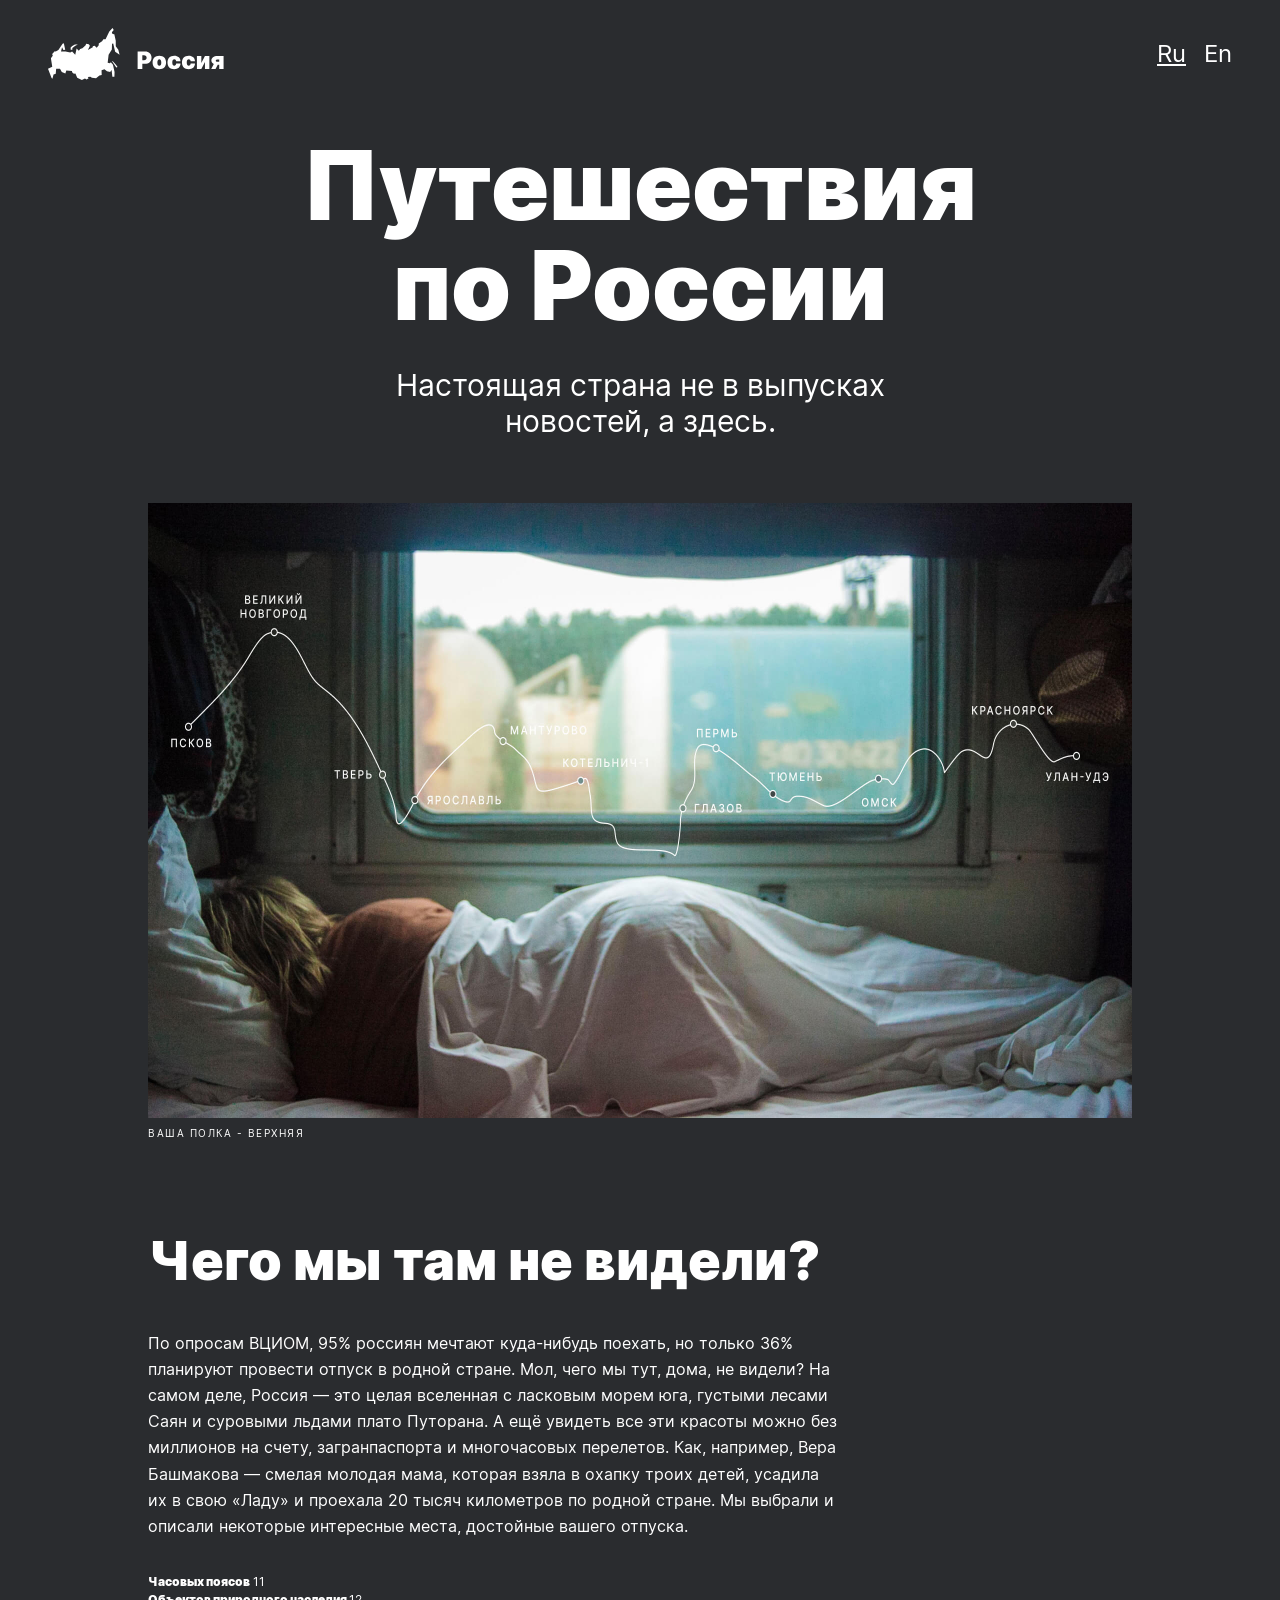
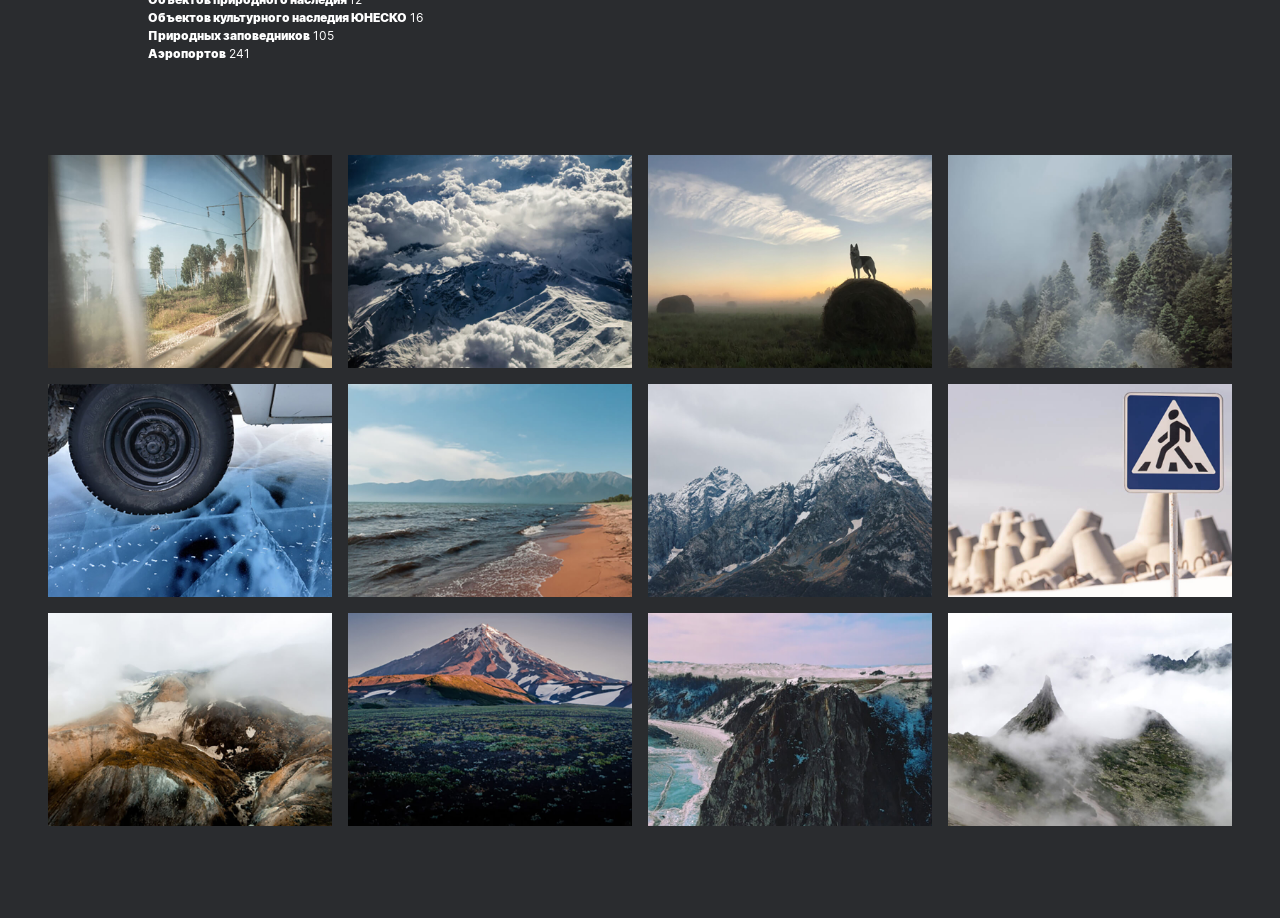
==== test.html @ 35346855 "main" ====
<!DOCTYPE html>
<html lang="ru">

<head>
  <meta charset="UTF-8" />
  <meta http-equiv="X-UA-Compatible" content="IE=edge" />
  <meta name="viewport" content="width=device-width, initial-scale=1.0" />
  <link rel="stylesheet" href="pages/index.css" />
  <title>Путешествия по России</title>
</head>

<body class="root">
  <header class="header">
    <img src="./images/header-logo.svg" alt="лого Путешествия по России" class="header__logo" />
    <ul class="header__lang-links">
      <li>
        <a class="header__lang-link header__lang-link_text_ru" href="#">Ru</a>
      </li>
      <li>
        <a class="header__lang-link header__lang-link_text_en" href="#">En</a>
      </li>
    </ul>
  </header>
  <main class="content">
    <section class="lead">
      <h1 class="lead__title">Путешествия по России</h1>
      <p class="lead__subbtitle">
        Настоящая страна не в выпусках новостей, а здесь.
      </p>
      <img class="lead__image" src="./images/lead-polka.jpg" />
      <p class="lead__capiton">ваша полка - верхняя</p>
    </section>
    <section class="intro">
        <article>
        <h4 class="intro__title">Чего мы там не видели?</h4>
        <p class="intro__text">
          По опросам ВЦИОМ, 95% россиян мечтают куда-нибудь поехать, но только
          36% планируют провести отпуск в родной стране. Мол, чего мы тут, дома,
          не видели? На самом деле, Россия — это целая вселенная с ласковым
          морем юга, густыми лесами Саян и суровыми льдами плато Путорана. А ещё
          увидеть все эти красоты можно без миллионов на счету, загранпаспорта и
          многочасовых перелетов. Как, например, Вера Башмакова — смелая молодая
          мама, которая взяла в охапку троих детей, усадила их в свою «Ладу» и
          проехала 20 тысяч километров по родной стране. Мы выбрали и описали
          некоторые интересные места, достойные вашего отпуска.
        </p>
        <ul class="intro__list">
          <li><strong>Часовых поясов</strong> 11</li>
          <li><strong>Объектов природного наследия </strong> 12</li>
          <li><strong>Объектов культурного наследия ЮНЕСКО</strong> 16</li>
          <li><strong>Природных заповедников</strong> 105</li>
          <li><strong>Аэропортов</strong> 241</li>
        </ul>
      </article>
      </section>
      <section class="photo-grid">
        <img src="./images/photo-grid-train.jpg" alt="" class="photo-grid__item" />
        <img src="./images/photo-grid-atharva-tulsi.jpg" alt="" class="photo-grid__item" />
        <img src="./images/photo-grid-tuman.jpg" alt="" class="photo-grid__item" />
        <img src="./images/photo-grid-sochi.jpg" alt="" class="photo-grid__item" />
        <img src="./images/photo-grid-arisa.jpg" alt="" class="photo-grid__item" />
        <img src="./images/photo-grid-baikal.jpg" alt="" class="photo-grid__item" />
        <img src="./images/photo-grid-elbrus.jpg" alt="" class="photo-grid__item" />
        <img src="./images/photo-grid-kondratiev.jpg" alt="" class="photo-grid__item" />
        <img src="./images/photo-grid-kamchatka-1.jpg" alt="" class="photo-grid__item" />
        <img src="./images/photo-grid-kamchatka-2.jpg" alt="" class="photo-grid__item" />
        <img src="./images/photo-grid-baikal-2.jpg" alt="" class="photo-grid__item" />
        <img src="./images/photo-grid-ergaki.jpg" alt="" class="photo-grid__item" />
      </section>
    </main>  
</body>

</html>
---- pages/index.css ----
@import url(../vendor/normalize.css);
@import url(../fonts/inter.css);
@import url(../blocks/root/root.css);
@import url(../blocks/header/header.css);
@import url(../blocks/content/content.css);
@import url(../blocks/lead/lead.css);
@import url(../blocks/content/content.css);
@import url(../blocks/intro/intro.css);
@import url(../blocks/photo-grid/photo-grid.css);
@import url(../blocks/places/places.css);
@import url(../blocks/place/place.css);
@import url(../blocks/cover/cover.css);
@import url(../blocks/footer/footer.css);
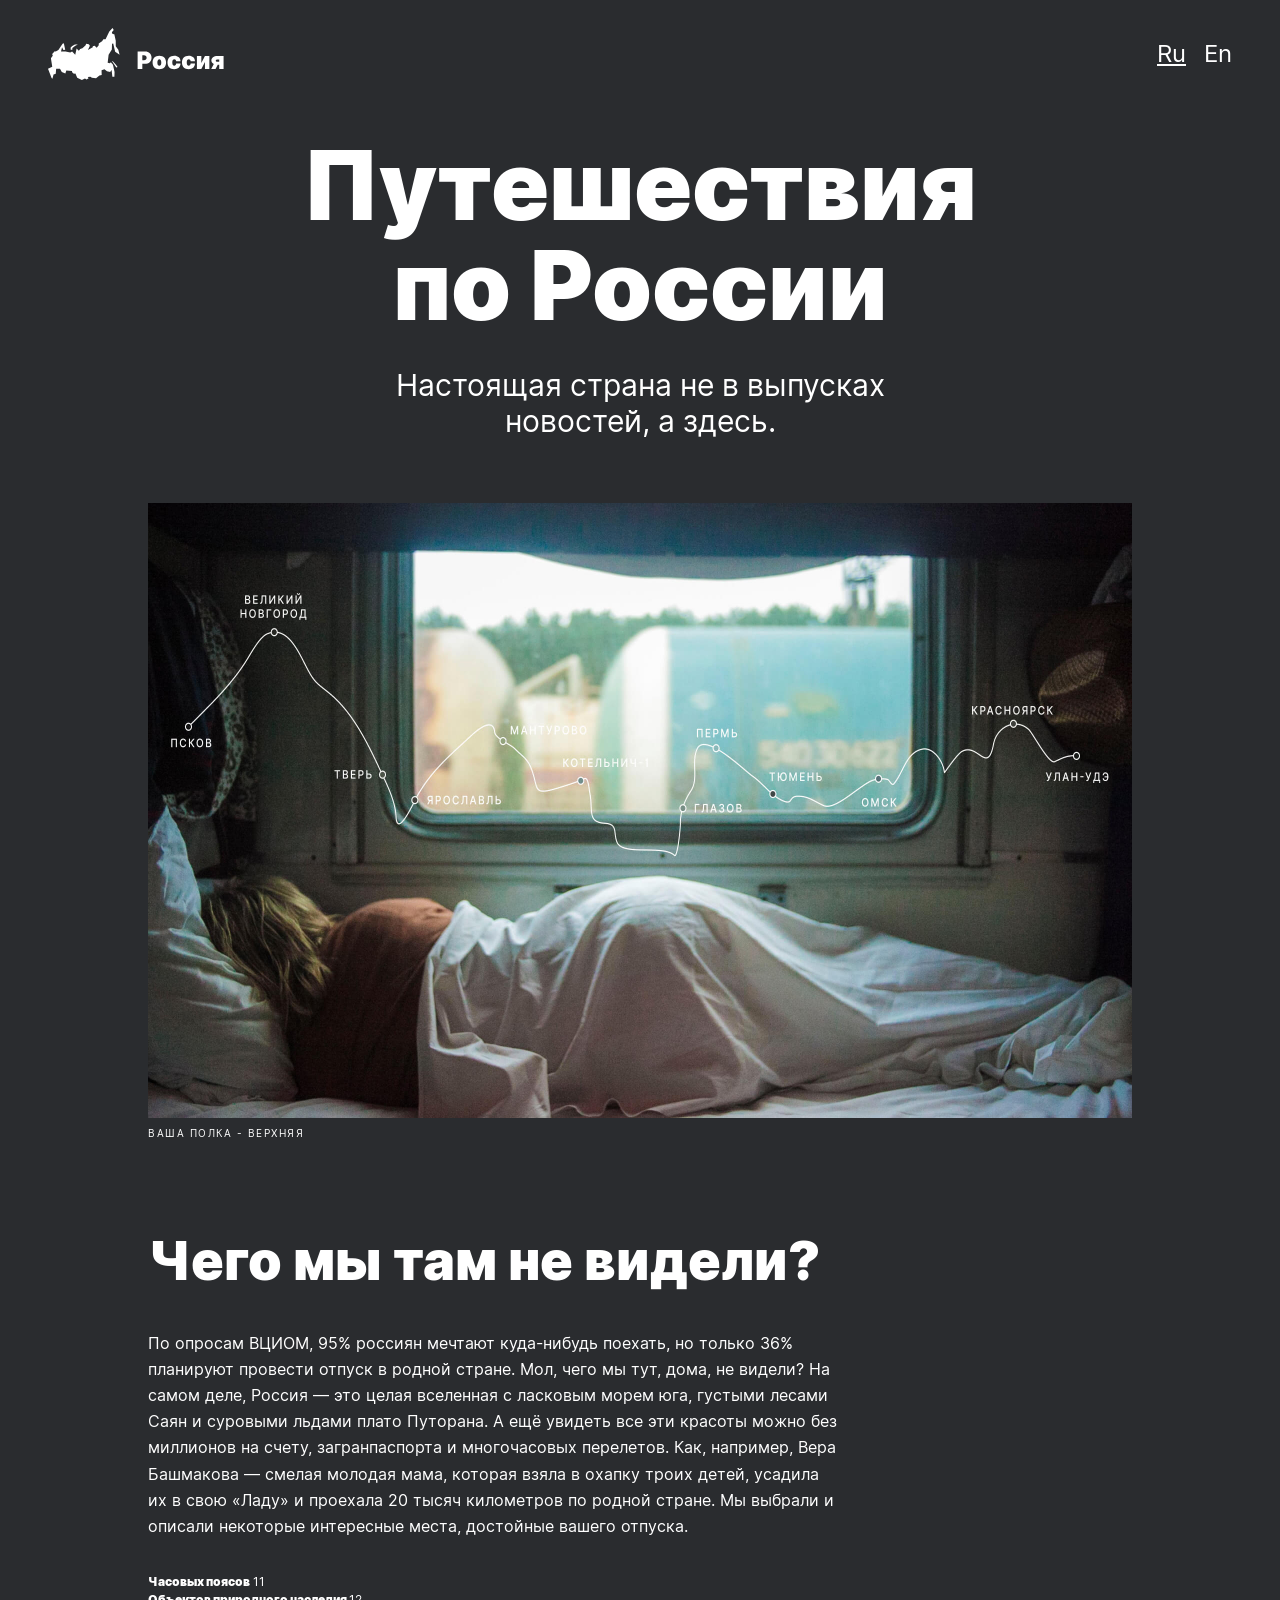
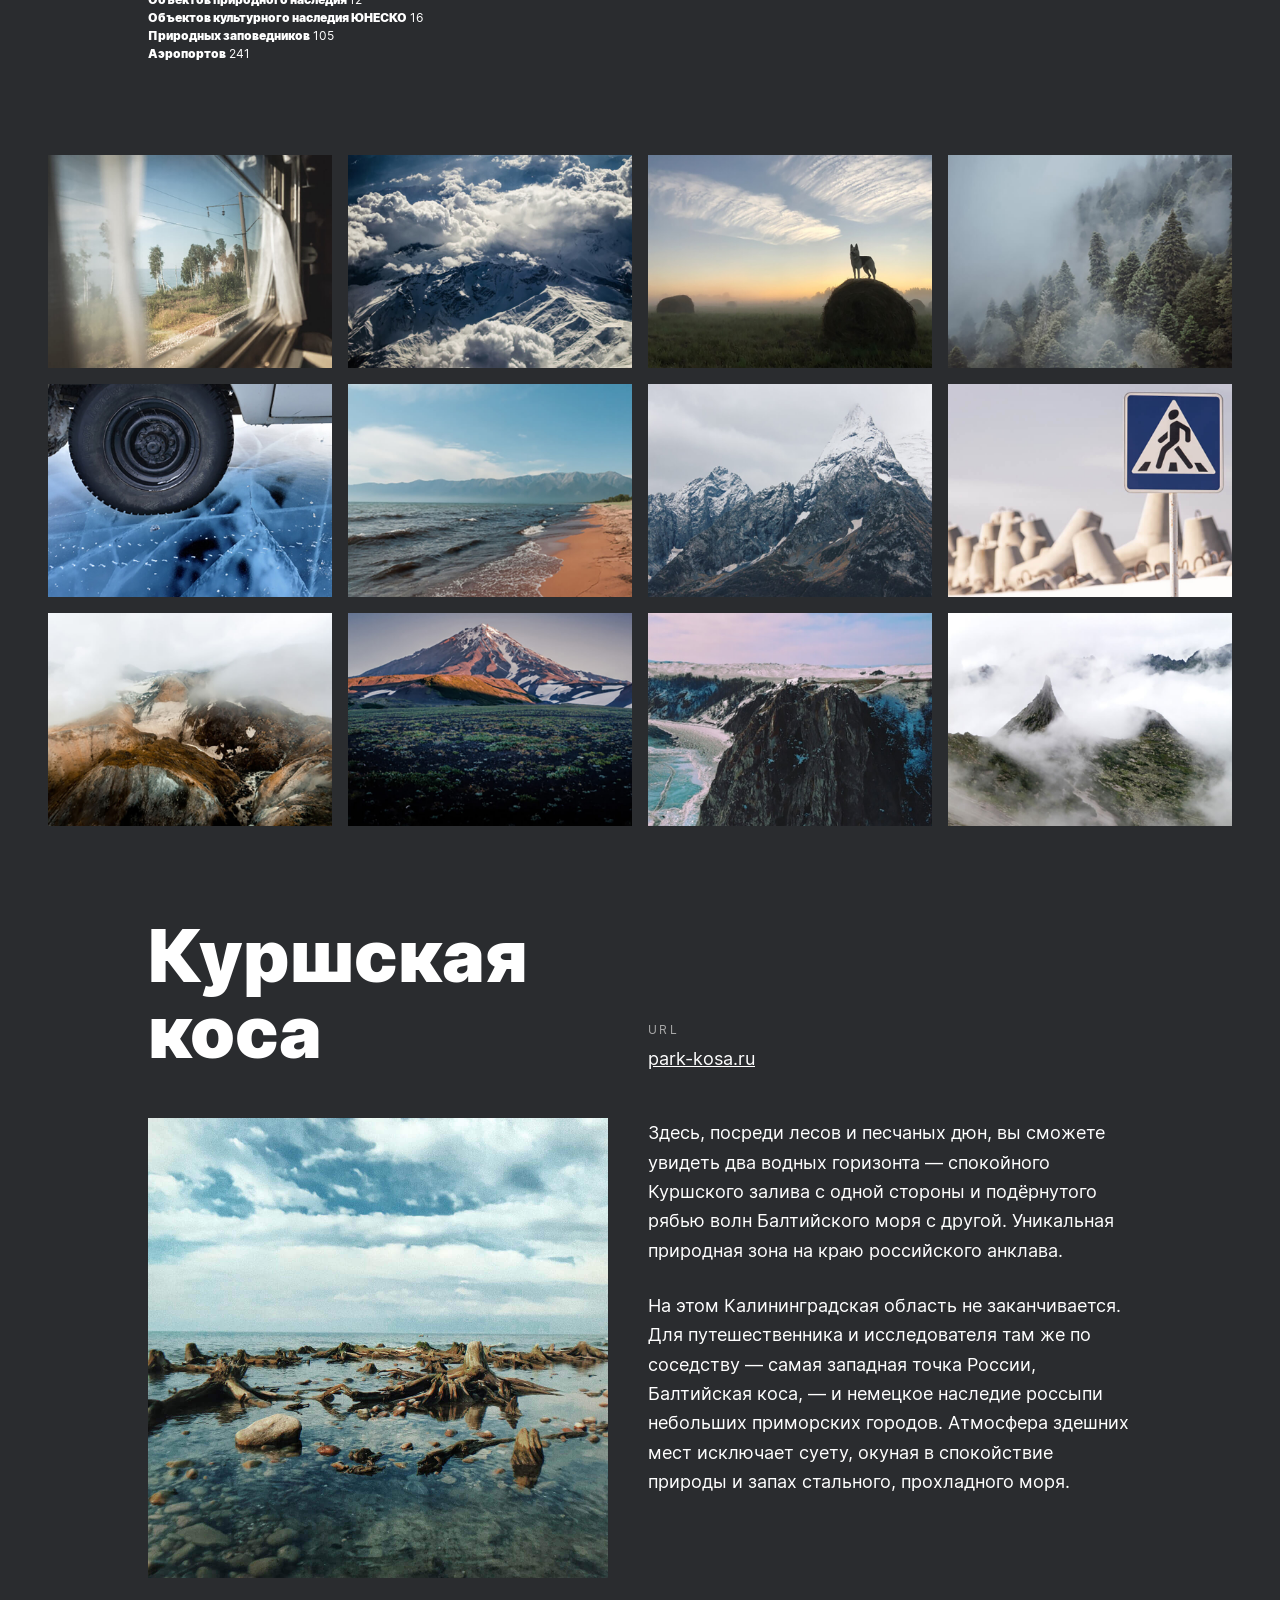
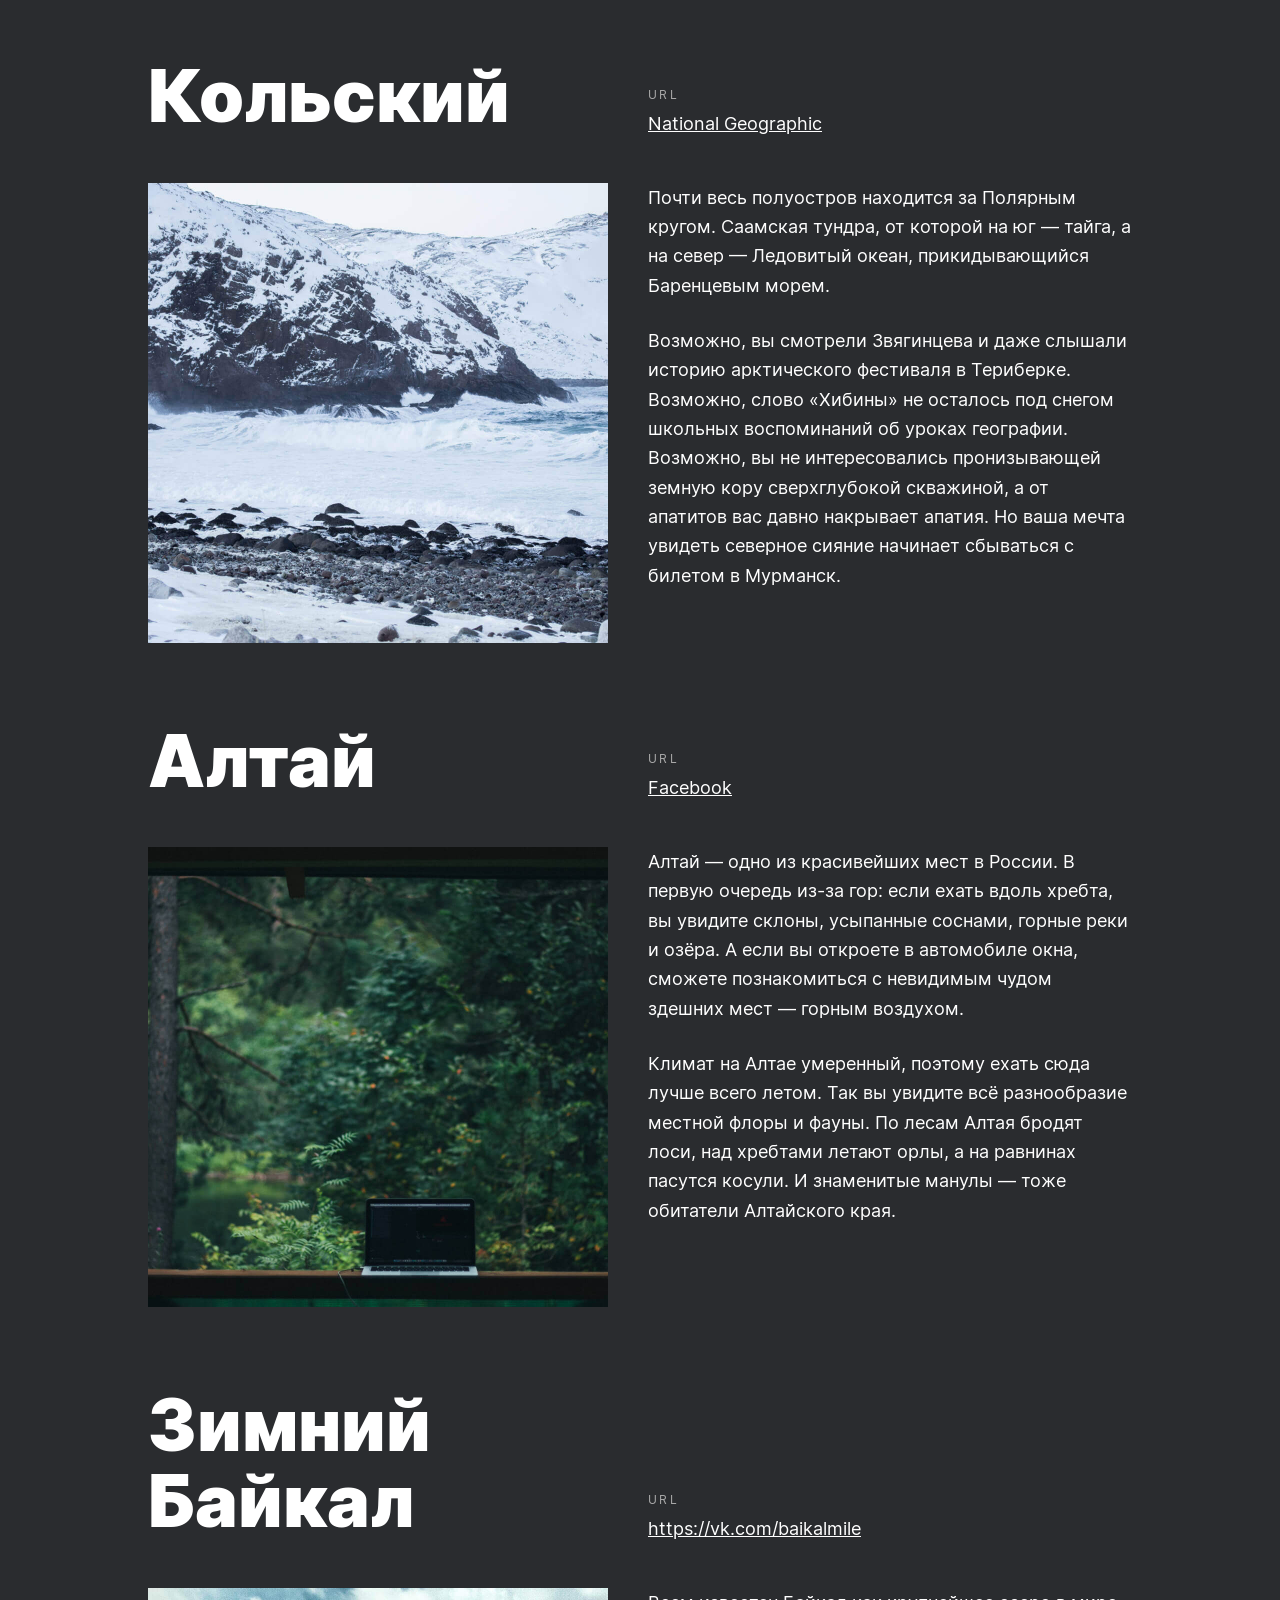
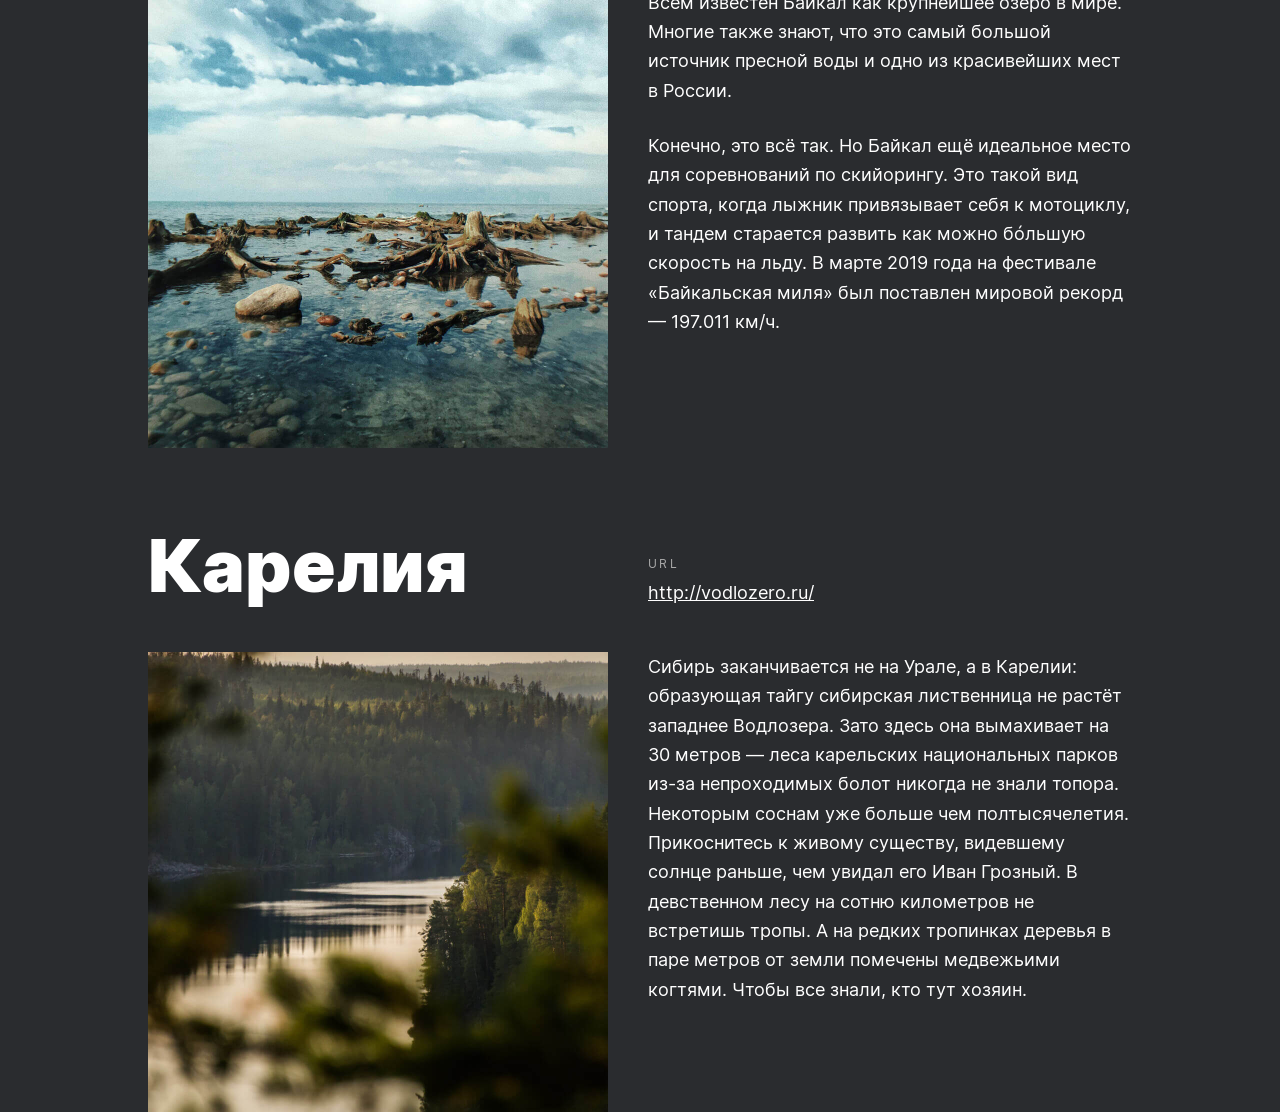
==== commit 34599333: "main" ====
--- a/test.html
+++ b/test.html
@@ -30,43 +30,160 @@
       <img class="lead__image" src="./images/lead-polka.jpg" />
       <p class="lead__capiton">ваша полка - верхняя</p>
     </section>
-    <section class="intro">
-        <article>
-        <h4 class="intro__title">Чего мы там не видели?</h4>
-        <p class="intro__text">
-          По опросам ВЦИОМ, 95% россиян мечтают куда-нибудь поехать, но только
-          36% планируют провести отпуск в родной стране. Мол, чего мы тут, дома,
-          не видели? На самом деле, Россия — это целая вселенная с ласковым
-          морем юга, густыми лесами Саян и суровыми льдами плато Путорана. А ещё
-          увидеть все эти красоты можно без миллионов на счету, загранпаспорта и
-          многочасовых перелетов. Как, например, Вера Башмакова — смелая молодая
-          мама, которая взяла в охапку троих детей, усадила их в свою «Ладу» и
-          проехала 20 тысяч километров по родной стране. Мы выбрали и описали
-          некоторые интересные места, достойные вашего отпуска.
-        </p>
-        <ul class="intro__list">
-          <li><strong>Часовых поясов</strong> 11</li>
-          <li><strong>Объектов природного наследия </strong> 12</li>
-          <li><strong>Объектов культурного наследия ЮНЕСКО</strong> 16</li>
-          <li><strong>Природных заповедников</strong> 105</li>
-          <li><strong>Аэропортов</strong> 241</li>
-        </ul>
-      </article>
-      </section>
-      <section class="photo-grid">
-        <img src="./images/photo-grid-train.jpg" alt="" class="photo-grid__item" />
-        <img src="./images/photo-grid-atharva-tulsi.jpg" alt="" class="photo-grid__item" />
-        <img src="./images/photo-grid-tuman.jpg" alt="" class="photo-grid__item" />
-        <img src="./images/photo-grid-sochi.jpg" alt="" class="photo-grid__item" />
-        <img src="./images/photo-grid-arisa.jpg" alt="" class="photo-grid__item" />
-        <img src="./images/photo-grid-baikal.jpg" alt="" class="photo-grid__item" />
-        <img src="./images/photo-grid-elbrus.jpg" alt="" class="photo-grid__item" />
-        <img src="./images/photo-grid-kondratiev.jpg" alt="" class="photo-grid__item" />
-        <img src="./images/photo-grid-kamchatka-1.jpg" alt="" class="photo-grid__item" />
-        <img src="./images/photo-grid-kamchatka-2.jpg" alt="" class="photo-grid__item" />
-        <img src="./images/photo-grid-baikal-2.jpg" alt="" class="photo-grid__item" />
-        <img src="./images/photo-grid-ergaki.jpg" alt="" class="photo-grid__item" />
-      </section>
+    <section class="intro">      
+      <h4 class="intro__title">Чего мы там не видели?</h4>
+      <p class="intro__text">
+        По опросам ВЦИОМ, 95% россиян мечтают куда-нибудь поехать, но только
+        36% планируют провести отпуск в родной стране. Мол, чего мы тут, дома,
+        не видели? На самом деле, Россия — это целая вселенная с ласковым
+        морем юга, густыми лесами Саян и суровыми льдами плато Путорана. А ещё
+        увидеть все эти красоты можно без миллионов на счету, загранпаспорта и
+        многочасовых перелетов. Как, например, Вера Башмакова — смелая молодая
+        мама, которая взяла в охапку троих детей, усадила их в свою «Ладу» и
+        проехала 20 тысяч километров по родной стране. Мы выбрали и описали
+        некоторые интересные места, достойные вашего отпуска.
+      </p>
+      <ul class="intro__list">
+        <li><strong>Часовых поясов</strong> 11</li>
+        <li><strong>Объектов природного наследия </strong> 12</li>
+        <li><strong>Объектов культурного наследия ЮНЕСКО</strong> 16</li>
+        <li><strong>Природных заповедников</strong> 105</li>
+        <li><strong>Аэропортов</strong> 241</li>
+      </ul>    
+    </section>
+    <section class="photo-grid">
+      <img src="./images/photo-grid-train.jpg" alt="" class="photo-grid__item" />
+      <img src="./images/photo-grid-atharva-tulsi.jpg" alt="" class="photo-grid__item" />
+      <img src="./images/photo-grid-tuman.jpg" alt="" class="photo-grid__item" />
+      <img src="./images/photo-grid-sochi.jpg" alt="" class="photo-grid__item" />
+      <img src="./images/photo-grid-arisa.jpg" alt="" class="photo-grid__item" />
+      <img src="./images/photo-grid-baikal.jpg" alt="" class="photo-grid__item" />
+      <img src="./images/photo-grid-elbrus.jpg" alt="" class="photo-grid__item" />
+      <img src="./images/photo-grid-kondratiev.jpg" alt="" class="photo-grid__item" />
+      <img src="./images/photo-grid-kamchatka-1.jpg" alt="" class="photo-grid__item" />
+      <img src="./images/photo-grid-kamchatka-2.jpg" alt="" class="photo-grid__item" />
+      <img src="./images/photo-grid-baikal-2.jpg" alt="" class="photo-grid__item" />
+      <img src="./images/photo-grid-ergaki.jpg" alt="" class="photo-grid__item" />
+    </section> 
+    <section class="places">
+      <div class="place">
+        <h2 class="place__title">Куршская коса</h2>
+        <div class="place__website">
+          <p class="place__url-heading">URL</p>
+          <a href="http://park-kosa.ru" target="_blank" class="place__link">park-kosa.ru</a>
+        </div>
+        <img src="./images/place-kosa.jpg" alt="фото Куршская коса" class="place__image" />
+        <div class="place__">
+          <p class="place__paragraph">
+            Здесь, посреди лесов и песчаных дюн, вы сможете увидеть два водных
+            горизонта — спокойного Куршского залива с одной стороны и
+            подёрнутого рябью волн Балтийского моря с другой. Уникальная
+            природная зона на краю российского анклава.
+          </p>
+          <p class="place__paragraph">
+            На этом Калининградская область не заканчивается. Для
+            путешественника и исследователя там же по соседству — самая
+            западная точка России, Балтийская коса, — и немецкое наследие
+            россыпи небольших приморских городов. Атмосфера здешних мест
+            исключает суету, окуная в спокойствие природы и запах стального,
+            прохладного моря.
+          </p>
+        </div>
+      </div>
+      <div class="place">
+        <h2 class="place__title">Кольский</h2>
+        <div class="place__website">
+          <p class="place__url-heading">URL</p>
+          <a href="https://yourshot.nationalgeographic.com/photos/?keywords=kolskiy" target="_blank"
+            class="place__link">National Geographic</a>
+        </div>
+        <img src="./images/place-kolsky.jpg" alt="фото Кольский" class="place__image" />
+        <div>
+          <p class="place__paragraph">
+            Почти весь полуостров находится за Полярным кругом. Саамская
+            тундра, от которой на юг — тайга, а на север — Ледовитый океан,
+            прикидывающийся Баренцевым морем.
+          </p>
+          <p class="place__paragraph">
+            Возможно, вы смотрели Звягинцева и даже слышали историю
+            арктического фестиваля в Териберке. Возможно, слово «Хибины» не
+            осталось под снегом школьных воспоминаний об уроках географии.
+            Возможно, вы не интересовались пронизывающей земную кору
+            сверхглубокой скважиной, а от апатитов вас давно накрывает апатия.
+            Но ваша мечта увидеть северное сияние начинает сбываться с билетом
+            в Мурманск.
+          </p>
+        </div>
+      </div>
+      <div class="place place_cursor_included">
+        <h2 class="place__title">Алтай</h2>
+        <div class="place__website">
+          <p class="place__url-heading">URL</p>
+          <a href="https://www.facebook.com/vera.bashmakova/posts/10156011613718822" alt="фото Алтай"
+            class="place__link">Facebook</a>
+        </div>
+        <img src="./images/place-altai.jpg" target="_blank" class="place__image" />
+        <div>
+          <p class="place__paragraph">
+            Алтай — одно из красивейших мест в России. В первую очередь из-за
+            гор: если ехать вдоль хребта, вы увидите склоны, усыпанные
+            соснами, горные реки и озёра. А если вы откроете в автомобиле
+            окна, сможете познакомиться с невидимым чудом здешних мест —
+            горным воздухом.
+          </p>
+          <p class="place__paragraph">
+            Климат на Алтае умеренный, поэтому ехать сюда лучше всего летом.
+            Так вы увидите всё разнообразие местной флоры и фауны. По лесам
+            Алтая бродят лоси, над хребтами летают орлы, а на равнинах пасутся
+            косули. И знаменитые манулы — тоже обитатели Алтайского края.
+          </p>
+        </div>
+      </div>
+      <div class="place">
+        <h2 class="place__title">Зимний Байкал</h2>
+        <div class="place__website">
+          <p class="place__url-heading">URL</p>
+          <a href="https://vk.com/baikalmile" target="_blank" alt="фото Зимний Байкал"
+            class="place__link">https://vk.com/baikalmile</a>
+        </div>
+        <img src="./images/place-kosa.jpg" class="place__image" />
+        <div>
+          <p class="place__paragraph">
+            Всем известен Байкал как крупнейшее озеро в мире. Многие также
+            знают, что это самый большой источник пресной воды и одно из
+            красивейших мест в России.
+          </p>
+          <p class="place__paragraph">
+            Конечно, это всё так. Но Байкал ещё идеальное место
+            для соревнований по скийорингу. Это такой вид спорта, когда лыжник
+            привязывает себя к мотоциклу, и тандем старается развить как можно
+            бóльшую скорость на льду. В марте 2019 года на фестивале
+            «Байкальская миля» был поставлен мировой рекорд — 197.011 км/ч.
+          </p>
+        </div>
+      </div>
+      <div class="place">
+        <h2 class="place__title">Карелия</h2>
+        <div class="place__website">
+          <p class="place__url-heading">URL</p>
+          <a href="http://vodlozero.ru" target="_blank" class="place__link">http://vodlozero.ru/</a>
+        </div>
+        <img src="./images/place-karelia.jpg" alt="фото Карелия" class="place__image" />
+        
+          <p class="place__paragraph">
+            Сибирь заканчивается не на Урале, а в Карелии: образующая тайгу
+            сибирская лиственница не растёт западнее Водлозера. Зато здесь она
+            вымахивает на 30 метров — леса карельских национальных парков
+            из-за непроходимых болот никогда не знали топора. Некоторым соснам
+            уже больше чем полтысячелетия. Прикоснитесь к живому существу,
+            видевшему солнце раньше, чем увидал его Иван Грозный. В
+            девственном лесу на сотню километров не встретишь тропы. А на
+            редких тропинках деревья в паре метров от земли помечены
+            медвежьими когтями. Чтобы все знали, кто тут хозяин.
+          </p>
+        
+      </div>
+    </section>  
     </main>  
 </body>
 
